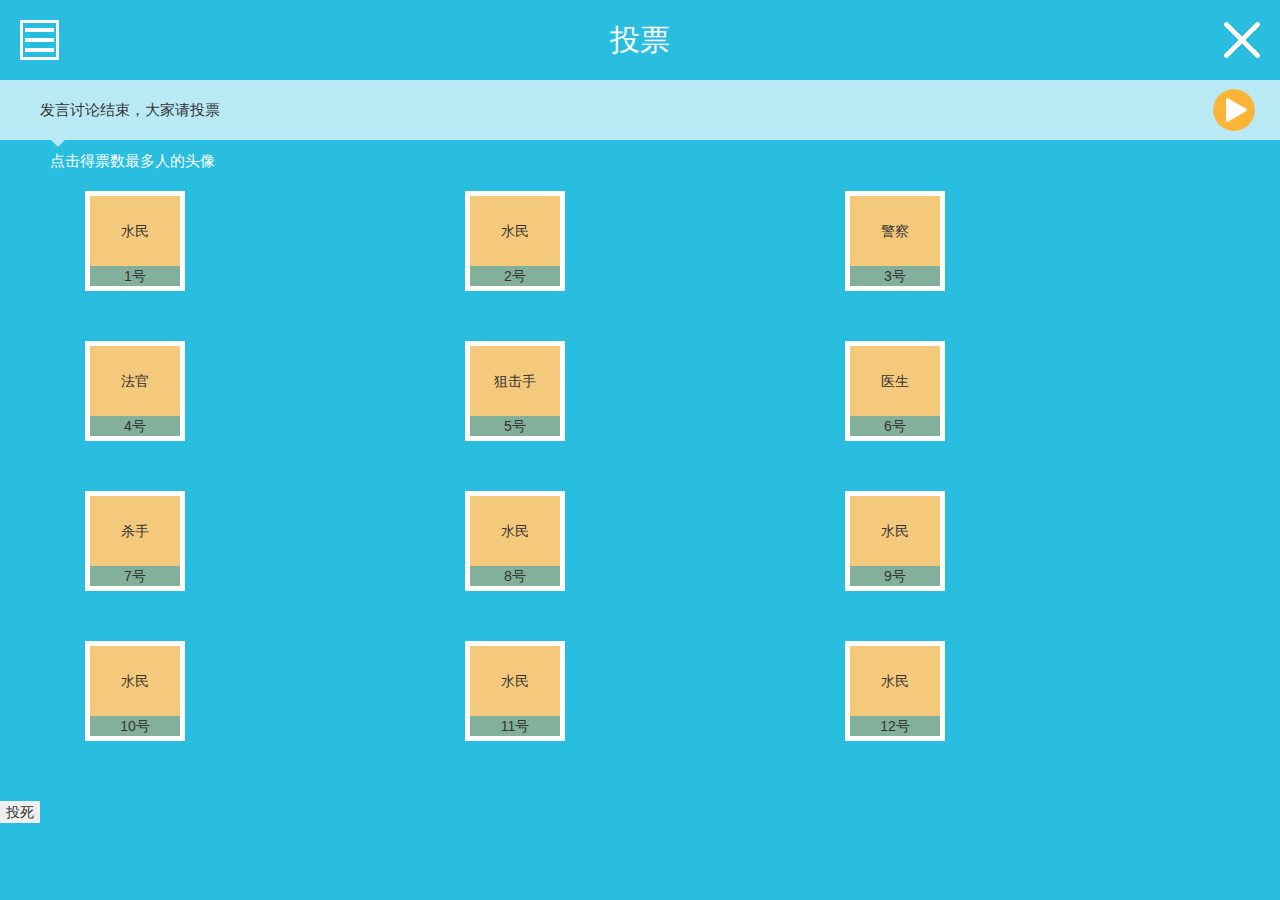
==== src/page2.html @ 87906010 "page2 main finished" ====
<!DOCTYPE html>
<html lang="en">
<head>
  <meta charset="UTF-8">
  <meta name="viewport" content="width=device-width, initial-scale=1.0">
  <title>Document</title>
  <link href="https://cdn.bootcdn.net/ajax/libs/normalize/8.0.1/normalize.css" rel="stylesheet">
  <link rel="stylesheet" href="../css/page2/base.css">
  <!-- 最新版本的 Bootstrap 核心 CSS 文件 -->
  <link rel="stylesheet" href="https://cdn.jsdelivr.net/npm/bootstrap@3.3.7/dist/css/bootstrap.min.css" integrity="sha384-BVYiiSIFeK1dGmJRAkycuHAHRg32OmUcww7on3RYdg4Va+PmSTsz/K68vbdEjh4u" crossorigin="anonymous">
</head>
<body>
  <div class="header">
    <button class="menu"></button>
    <div class="title">投票</div>
    <button class="close"></button>
  </div>
  <div class="nav">
    <p>发言讨论结束，大家请投票</p>
    <div class="icon"></div>
  </div>
  <div class="main">
    <div class="explain">点击得票数最多人的头像</div>
    <ul class="vote container">
      <li class="col-xs-4 col-md-4">
        <div>
          <div>水民</div>
          <div>1号</div>
        </div>
      </li>
      <li class="col-xs-4 col-md-4">
        <div>
          <div>水民</div>
          <div>2号</div>
        </div>
      </li>
      <li class="col-xs-4 col-md-4">
        <div>
          <div>警察</div>
          <div>3号</div>
        </div>
      </li>
      <li class="col-xs-4 col-md-4">
        <div>
          <div>法官</div>
          <div>4号</div>
        </div>
      </li>
      <li class="col-xs-4 col-md-4">
        <div>
          <div>狙击手</div>
          <div>5号</div>
        </div>
      </li>
      <li class="col-xs-4 col-md-4">
        <div>
          <div>医生</div>
          <div>6号</div>
        </div>
      </li>
      <li class="col-xs-4 col-md-4">
        <div>
          <div>杀手</div>
          <div>7号</div>
        </div>
      </li>
      <li class="col-xs-4 col-md-4">
        <div>
          <div>水民</div>
          <div>8号</div>
        </div>
      </li>
      <li class="col-xs-4 col-md-4">
        <div>
          <div>水民</div>
          <div>9号</div>
        </div>
      </li>
      <li class="col-xs-4 col-md-4">
        <div>
          <div>水民</div>
          <div>10号</div>
        </div>
      </li>
      <li class="col-xs-4 col-md-4">
        <div>
          <div>水民</div>
          <div>11号</div>
        </div>
      </li>
      <li class="col-xs-4 col-md-4">
        <div>
          <div>水民</div>
          <div>12号</div>
        </div>
      </li>
    </ul>
  </div>
  <div class="footer">
    <button>投死</button>
  </div>
</body>
</html>
---- css/page2/base.css ----
body {
  background-color: #29bde0 !important;
}

button {
  outline: none;
  border: none;
}


ul li, ul {
  list-style: none;
  margin: 0;
  padding: 0;
}
/* header部分 */
.header {
  height: 80px;
  position: relative;
}

.header .menu {
  position: absolute;
  background: url(../../img/page2/header_menu.png) no-repeat;
  width: 39px;
  height: 40px;
  left: 20px;
  top: 50%;
  transform: translateY(-50%);
}

.header .close {
  position: absolute;
  background: url(../../img/page2/header_close.png) no-repeat;
  width: 36px;
  height: 36px;
  right: 20px;
  top: 50%;
  transform: translateY(-50%);
}

.header .title {
  position: absolute;
  font-size: 3rem;
  color: #fff;
  line-height: 80px;
  text-align: center;
  left: 50%;
  transform: translateX(-50%);
}

.header .close {
  opacity: 1;
}

/* nav部分 */
.nav {
  height: 60px;
  background-color: #b9e9f5;
  position: relative;
}

.nav p {
  line-height: 60px;
  margin-left: 40px;
  font-size: 1.5rem;
}

.nav .icon {
  background: url(../../img/page2/vote_icon.png);
  width: 52px;
  height: 52px;
  position: absolute;
  top: 50%;
  right: 20px;
  transform: translateY(-50%) scale(0.8);
}

.nav:after {
  width: 0;
  height: 0;
  border: 8px solid;
  border-color: #b9e9f5 transparent transparent;
  margin-top: -11px;
  margin-left: 50px;
}

/* main部分 */
.main {
  position: relative;
}

.main .explain {
  color: #fff;
  position: relative;
  left: 50px;
  top: 10px;
  font-size: 1.5rem;
}

.main .vote {
  margin-top: 30px;
}

.main .vote {
  text-align: center;
}

.main .vote > li > div {
  width: 100px;
  height: 100px;
  border: 5px solid #fff;
  margin-bottom: 50px;
}

.main .vote > li > div > div:first-child {
  background-color: #f5c97b;
  height: 70px;
  line-height: 70px;
}

.main .vote > li > div > div:nth-child(2) {
  background-color: #83b09a;
}
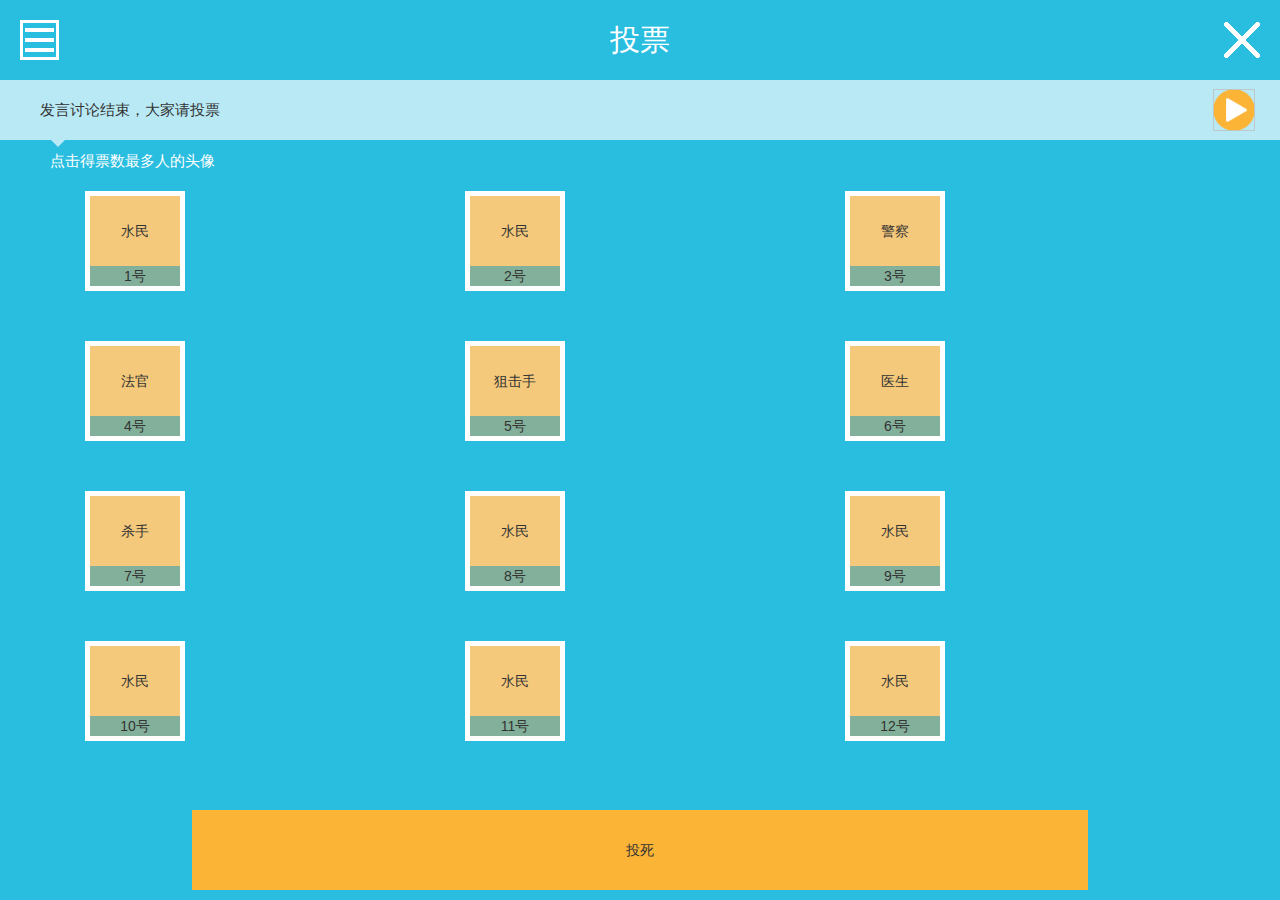
==== commit cda6744b: "page2 finished" ====
--- a/src/page2.html
+++ b/src/page2.html
@@ -10,6 +10,7 @@
   <link rel="stylesheet" href="https://cdn.jsdelivr.net/npm/bootstrap@3.3.7/dist/css/bootstrap.min.css" integrity="sha384-BVYiiSIFeK1dGmJRAkycuHAHRg32OmUcww7on3RYdg4Va+PmSTsz/K68vbdEjh4u" crossorigin="anonymous">
 </head>
 <body>
+  <audio src="../audio/vote.mp3" autoplay></audio>
   <div class="header">
     <button class="menu"></button>
     <div class="title">投票</div>
@@ -17,7 +18,7 @@
   </div>
   <div class="nav">
     <p>发言讨论结束，大家请投票</p>
-    <div class="icon"></div>
+    <img class="play"><a href="#"></a></img>
   </div>
   <div class="main">
     <div class="explain">点击得票数最多人的头像</div>
@@ -27,11 +28,23 @@
           <div>水民</div>
           <div>1号</div>
         </div>
+        <div class="hover">
+          <img src="../img/page2/vote_01.png" alt="">
+          <img src="../img/page2/vote_02.png" alt="">
+          <img src="../img/page2/vote_03.png" alt="">
+          <img src="../img/page2/vote_04.png" alt="">
+        </div>
       </li>
       <li class="col-xs-4 col-md-4">
         <div>
           <div>水民</div>
           <div>2号</div>
+        </div>
+        <div class="hover">
+          <img src="../img/page2/vote_01.png" alt="">
+          <img src="../img/page2/vote_02.png" alt="">
+          <img src="../img/page2/vote_03.png" alt="">
+          <img src="../img/page2/vote_04.png" alt="">
         </div>
       </li>
       <li class="col-xs-4 col-md-4">
@@ -39,11 +52,23 @@
           <div>警察</div>
           <div>3号</div>
         </div>
+        <div class="hover">
+          <img src="../img/page2/vote_01.png" alt="">
+          <img src="../img/page2/vote_02.png" alt="">
+          <img src="../img/page2/vote_03.png" alt="">
+          <img src="../img/page2/vote_04.png" alt="">
+        </div>
       </li>
       <li class="col-xs-4 col-md-4">
         <div>
           <div>法官</div>
           <div>4号</div>
+        </div>
+        <div class="hover">
+          <img src="../img/page2/vote_01.png" alt="">
+          <img src="../img/page2/vote_02.png" alt="">
+          <img src="../img/page2/vote_03.png" alt="">
+          <img src="../img/page2/vote_04.png" alt="">
         </div>
       </li>
       <li class="col-xs-4 col-md-4">
@@ -51,11 +76,23 @@
           <div>狙击手</div>
           <div>5号</div>
         </div>
+        <div class="hover">
+          <img src="../img/page2/vote_01.png" alt="">
+          <img src="../img/page2/vote_02.png" alt="">
+          <img src="../img/page2/vote_03.png" alt="">
+          <img src="../img/page2/vote_04.png" alt="">
+        </div>
       </li>
       <li class="col-xs-4 col-md-4">
         <div>
           <div>医生</div>
           <div>6号</div>
+        </div>
+        <div class="hover">
+          <img src="../img/page2/vote_01.png" alt="">
+          <img src="../img/page2/vote_02.png" alt="">
+          <img src="../img/page2/vote_03.png" alt="">
+          <img src="../img/page2/vote_04.png" alt="">
         </div>
       </li>
       <li class="col-xs-4 col-md-4">
@@ -63,11 +100,23 @@
           <div>杀手</div>
           <div>7号</div>
         </div>
+        <div class="hover">
+          <img src="../img/page2/vote_01.png" alt="">
+          <img src="../img/page2/vote_02.png" alt="">
+          <img src="../img/page2/vote_03.png" alt="">
+          <img src="../img/page2/vote_04.png" alt="">
+        </div>
       </li>
       <li class="col-xs-4 col-md-4">
         <div>
           <div>水民</div>
           <div>8号</div>
+        </div>
+        <div class="hover">
+          <img src="../img/page2/vote_01.png" alt="">
+          <img src="../img/page2/vote_02.png" alt="">
+          <img src="../img/page2/vote_03.png" alt="">
+          <img src="../img/page2/vote_04.png" alt="">
         </div>
       </li>
       <li class="col-xs-4 col-md-4">
@@ -75,11 +124,23 @@
           <div>水民</div>
           <div>9号</div>
         </div>
+        <div class="hover">
+          <img src="../img/page2/vote_01.png" alt="">
+          <img src="../img/page2/vote_02.png" alt="">
+          <img src="../img/page2/vote_03.png" alt="">
+          <img src="../img/page2/vote_04.png" alt="">
+        </div>
       </li>
       <li class="col-xs-4 col-md-4">
         <div>
           <div>水民</div>
           <div>10号</div>
+        </div>
+        <div class="hover">
+          <img src="../img/page2/vote_01.png" alt="">
+          <img src="../img/page2/vote_02.png" alt="">
+          <img src="../img/page2/vote_03.png" alt="">
+          <img src="../img/page2/vote_04.png" alt="">
         </div>
       </li>
       <li class="col-xs-4 col-md-4">
@@ -87,15 +148,28 @@
           <div>水民</div>
           <div>11号</div>
         </div>
+        <div class="hover">
+          <img src="../img/page2/vote_01.png" alt="">
+          <img src="../img/page2/vote_02.png" alt="">
+          <img src="../img/page2/vote_03.png" alt="">
+          <img src="../img/page2/vote_04.png" alt="">
+        </div>
       </li>
       <li class="col-xs-4 col-md-4">
         <div>
           <div>水民</div>
           <div>12号</div>
         </div>
+        <div class="hover">
+          <img src="../img/page2/vote_01.png" alt="">
+          <img src="../img/page2/vote_02.png" alt="">
+          <img src="../img/page2/vote_03.png" alt="">
+          <img src="../img/page2/vote_04.png" alt="">
+        </div>
       </li>
     </ul>
   </div>
+
   <div class="footer">
     <button>投死</button>
   </div>
--- a/css/page2/base.css
+++ b/css/page2/base.css
@@ -1,5 +1,7 @@
 body {
   background-color: #29bde0 !important;
+  margin: 0;
+  padding: 0;
 }
 
 button {
@@ -66,7 +68,7 @@
   font-size: 1.5rem;
 }
 
-.nav .icon {
+.nav .play {
   background: url(../../img/page2/vote_icon.png);
   width: 52px;
   height: 52px;
@@ -106,14 +108,14 @@
   text-align: center;
 }
 
-.main .vote > li > div {
+.main .vote > li > div:nth-child(1) {
   width: 100px;
   height: 100px;
   border: 5px solid #fff;
-  margin-bottom: 50px;
+  margin-bottom: 10px;
 }
 
-.main .vote > li > div > div:first-child {
+.main .vote > li > div:nth-child(1) > div:first-child {
   background-color: #f5c97b;
   height: 70px;
   line-height: 70px;
@@ -121,4 +123,63 @@
 
 .main .vote > li > div > div:nth-child(2) {
   background-color: #83b09a;
-}+}
+
+.main .vote .col-xs-4 .hover {
+  height: 30px;
+  /* margin-bottom: 10px; */
+}
+
+.main .vote .col-xs-4 .hover div {
+  width: 30px;
+  height: 30px;
+  transform: scale(0.8);
+}
+
+.hover div:nth-child(1) {
+  background: url(../../img/page2/vote_01.png);
+}
+
+.hover {
+  display: flex;
+  max-width: 100px;
+  margin-bottom: 10px;
+  visibility: hidden;
+}
+
+.hover img {
+  max-width: 22px;
+  height: 22px;
+}
+
+.hover img:nth-child(2), .hover img:nth-child(3),.hover img:nth-child(4){
+  margin-left:3px;
+}
+
+.main .vote > li:hover .hover {
+  visibility: visible;
+}
+
+/* footer部分 */
+.footer {
+  height: 100px;
+  width: 100%;
+  background-color: #29bde0;
+  position: fixed;
+  bottom: 0;
+  left: 0;
+}
+
+.footer button {
+  width: 70vw;
+  height: 80px;
+  background-color: #fbb435;
+  margin: 10px 15vw;
+}
+
+.main:after {
+  height: 80px;
+  content: "";
+  width: 100%;
+  display: block;
+}
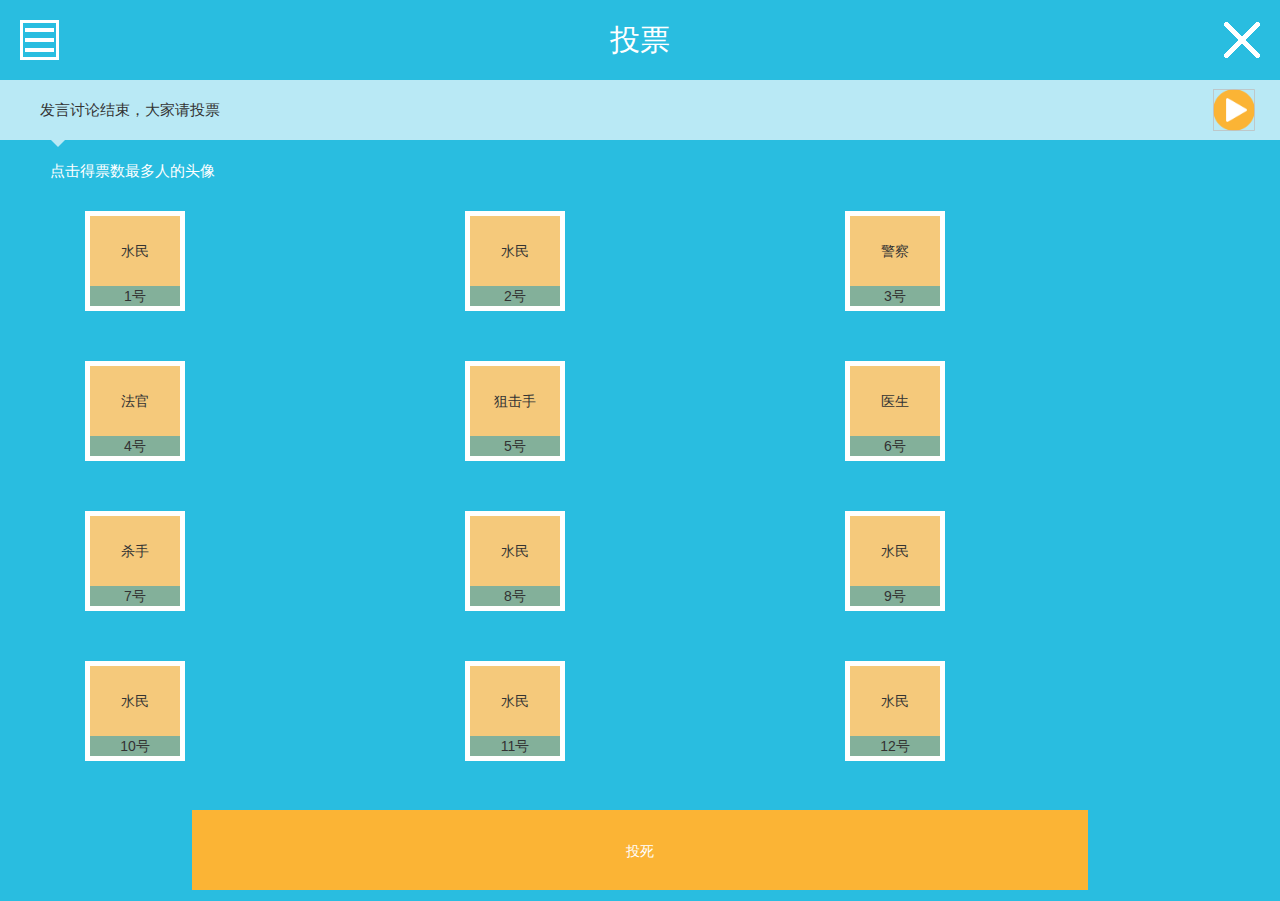
==== commit 93691ade: "final" ====
--- a/src/page2.html
+++ b/src/page2.html
@@ -171,7 +171,7 @@
   </div>
 
   <div class="footer">
-    <button>投死</button>
+    <button><a href="./page3.html">投死</a></button>
   </div>
 </body>
 </html>--- a/css/page2/base.css
+++ b/css/page2/base.css
@@ -9,6 +9,14 @@
   border: none;
 }
 
+a {
+  text-decoration: none !important;
+  color: #fff;
+}
+
+a:link {
+  text-decoration: none;
+}
 
 ul li, ul {
   list-style: none;
@@ -94,9 +102,11 @@
 
 .main .explain {
   color: #fff;
-  position: relative;
-  left: 50px;
-  top: 10px;
+  /* position: relative; */
+  /* left: 50px; */
+  /* top: 10px; */
+  margin-top: 20px;
+  margin-left: 50px;
   font-size: 1.5rem;
 }
 
@@ -127,7 +137,7 @@
 
 .main .vote .col-xs-4 .hover {
   height: 30px;
-  /* margin-bottom: 10px; */
+  margin-bottom: 10px;
 }
 
 .main .vote .col-xs-4 .hover div {
@@ -163,7 +173,6 @@
 /* footer部分 */
 .footer {
   height: 100px;
-  width: 100%;
   background-color: #29bde0;
   position: fixed;
   bottom: 0;
@@ -177,9 +186,19 @@
   margin: 10px 15vw;
 }
 
+.footer button a {
+  width: 100%;
+  height: 100%;
+  display: block;
+  line-height: 80px;
+  color: #fff;
+}
+
 .main:after {
   height: 80px;
   content: "";
   width: 100%;
   display: block;
 }
+
+
